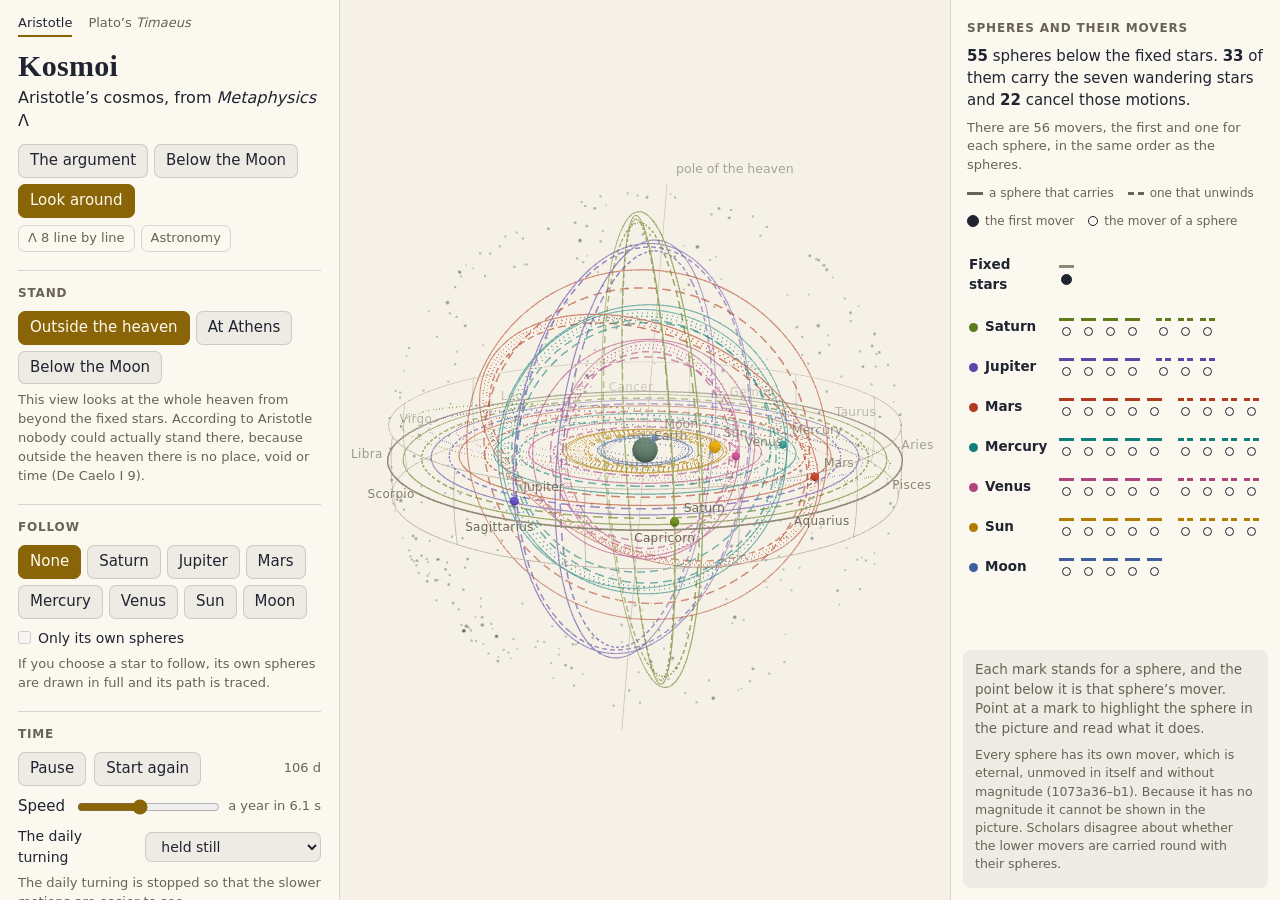
==== index.html @ 5cf928cc "Kosmoi: Aristotle's cosmos and the heaven of Plato's Timaeus The two pages as they stand: the argume" ====
<!doctype html>
<html lang="en">
<head>
  <meta charset="utf-8">
  <meta name="viewport" content="width=device-width, initial-scale=1">
  <title>Kosmoi: Aristotle’s cosmos</title>
  <link rel="stylesheet" href="css/app.css">
  <script type="importmap">
    { "imports": { "three": "./vendor/three/build/three.module.js", "three/addons/": "./vendor/three/addons/" } }
  </script>
</head>
<body>
  <div class="app">
    <aside class="panel">
      <header>
        <nav class="cosmoi" aria-label="Which cosmos">
          <a href="index.html" aria-current="page">Aristotle</a>
          <a href="timaeus.html">Plato’s <i>Timaeus</i></a>
        </nav>
        <h1>Kosmoi</h1>
        <p class="sub">Aristotle’s cosmos, from <i>Metaphysics</i> Λ</p>
        <div class="seg mode" role="group" aria-label="What to do">
          <button id="mode-argument" type="button" title="From eternal motion to the unmoved movers, in fourteen steps">The argument</button>
          <button id="mode-below" type="button" title="The four simple bodies, the Sun’s slanted course, and the sky from Athens">Below the Moon</button>
          <button id="mode-look" type="button" title="Turn the heaven round for yourself">Look around</button>
        </div>
        <div class="seg mode quiet" role="group" aria-label="For closer work">
          <button id="mode-chapter" type="button" title="Metaphysics Λ 8, clause by clause, in Greek and English">Λ 8 line by line</button>
          <button id="mode-astronomy" type="button" title="The astronomers’ systems, the rival reconstructions, every number and where it comes from">Astronomy</button>
        </div>
      </header>

      <!-- A guided sequence, step by step. -->
      <div id="walk" hidden>
        <section>
          <div class="walk-head">
            <h2 id="walk-head"></h2>
            <span id="walk-count" class="value"></span>
          </div>
          <p id="walk-where" class="where"></p>
          <div class="row steps">
            <button id="walk-prev" type="button">Back</button>
            <button id="walk-next" type="button">Next</button>
            <span class="value">or the arrow keys</span>
          </div>
          <p id="walk-say" class="say"></p>
          <dl id="walk-measure" class="measure">
            <dt>The model gives</dt><dd id="measure-model"></dd>
            <dt>What was seen</dt><dd id="measure-seen"></dd>
          </dl>
          <p id="walk-greek" class="greek" lang="grc"></p>
          <p id="walk-english" class="english"></p>
          <p id="walk-dispute" class="dispute"></p>
          <p id="walk-credit" class="note">The Greek is Ross’s text (Oxford, 1924), as digitised by the <a href="https://www.perseus.tufts.edu/" target="_blank" rel="noopener">Perseus Digital Library</a> and used under the <a href="https://creativecommons.org/licenses/by-sa/4.0/" target="_blank" rel="noopener">CC BY-SA 4.0</a> licence. The English is Ross’s Oxford translation, which is used here until another is supplied. The <a href="https://github.com/benarad/kosmoi#texts-and-licences" target="_blank" rel="noopener">sources and licences</a> are listed in full with the code.</p>
        </section>
      </div>

      <!-- Looking around for yourself. -->
      <div id="explore">
        <section>
          <h2>Stand</h2>
          <div id="views" class="seg" role="group" aria-label="Where to stand"></div>
          <p id="view-note" class="note"></p>
        </section>

        <section data-views="outside ground">
          <h2>Follow</h2>
          <div id="focus" class="seg" role="group" aria-label="Which star to follow"></div>
          <label class="check" data-views="outside"><input id="alone" type="checkbox"> Only its own spheres</label>
          <p id="planet-note" class="note"></p>
        </section>

        <!-- Everything astronomical: out of sight until asked for. -->
        <div id="astronomy" hidden>
          <section data-views="outside ground">
            <h2>System</h2>
            <div id="systems" class="seg" role="group" aria-label="System"></div>
            <p id="system-note" class="note"></p>
            <label id="row-linkage" class="field">
              <span>How the sets are joined</span>
              <select id="linkage">
                <option value="text">as the text has it</option>
                <option value="hanson">Hanson: one more unwinder each</option>
                <option value="drop">without the repeated first spheres</option>
                <option value="beere">Beere: only the poles are carried</option>
              </select>
            </label>
            <label id="row-unwinding" class="check"><input id="unwinding" type="checkbox"> Unwinding spheres in place</label>
            <label id="row-extras" class="check"><input id="sun-moon-extras" type="checkbox"> Callippus’ extra spheres for Sun and Moon</label>
            <label id="row-callippus" class="field">
              <span>What Callippus’ spheres did</span>
              <select id="callippus">
                <option value="unknown">not recorded: show none</option>
                <option value="schiaparelli">Schiaparelli’s conjecture</option>
              </select>
            </label>
            <label class="field">
              <span>Sun and Moon: second and third</span>
              <select id="luminaries">
                <option value="reported">as Simplicius reports</option>
                <option value="exchanged">exchanged (Ideler)</option>
              </select>
            </label>
            <p id="option-note" class="note"></p>
          </section>

          <section id="tilt-section">
            <h2>Tilt of the fourth sphere to the third</h2>
            <p class="note">Aristotle says only that the fourth sphere is slanted to the third, and no source records the angle. The figure of eight that the planet traces (the hippopede) is twice as long as the tilt.</p>
            <label class="slider">
              <span>Tilt</span>
              <input id="tilt" type="range" min="0" max="180" step="1">
              <span id="tilt-text" class="value"></span>
            </label>
            <div id="tilt-presets" class="seg" role="group" aria-label="Proposed tilts"></div>
            <label id="synodic-row" class="field">
              <span>Period of the third and fourth</span>
              <select id="synodic"></select>
            </label>
            <p id="synodic-note" class="note"></p>
          </section>

          <section data-views="outside ground">
            <h2>Show</h2>
            <div class="checks">
              <label><input id="show-trail" type="checkbox"> Path against the zodiac</label>
              <label data-views="outside"><input id="show-figure" type="checkbox"> Hippopede</label>
              <label data-views="outside"><input id="show-sight" type="checkbox"> Line of sight</label>
              <label data-views="outside"><input id="show-shells" type="checkbox"> Whole spheres</label>
              <label><input id="show-stars" type="checkbox"> The fixed stars</label>
              <label><input id="show-movers" type="checkbox"> The movers</label>
            </div>
            <label class="field" data-views="outside">
              <span>Colour each sphere by</span>
              <select id="colour-by">
                <option value="star">the star it is for</option>
                <option value="work">what it does</option>
              </select>
            </label>
            <label id="row-serve" class="field">
              <span>An unwinding sphere is for</span>
              <select id="serve">
                <option value="above">the planet above it</option>
                <option value="below">the planet below it</option>
              </select>
            </label>
            <label class="field" data-views="outside">
              <span>Upright</span>
              <select id="upright">
                <option value="zodiac">the zodiac lies level</option>
                <option value="pole">the axis of the heaven stands up</option>
              </select>
            </label>
            <div class="row">
              <button id="clear-trail" type="button">Clear path</button>
            </div>
          </section>

          <section>
            <h2>The model tested</h2>
            <p class="note">This sequence of eight tests compares what the model predicts with what was actually observed, including the lengths of the seasons, the retrogradations of the planets and the changes in their brightness.</p>
            <div class="row"><button id="run-trials" type="button">Go through the trials</button></div>
          </section>

          <section>
            <h2>Where each number comes from</h2>
            <ul id="legend" class="sources"></ul>
            <p class="note">Sizes and distances are not to scale. Aristotle gives no figures for them, and his spheres are in contact with one another, with no gaps between them.</p>
            <p class="note">The fixed stars are the stars of the Yale Bright Star Catalogue down to magnitude 4.6, about a thousand in all, placed where they were in 350 BC. Athens is taken to be at 38° north, and the zodiac to be slanted at 24° to the equator.</p>
          </section>
        </div>
      </div>

      <section>
        <h2>Time</h2>
        <div class="row">
          <button id="play" type="button">Pause</button>
          <button id="reset" type="button">Start again</button>
          <span id="elapsed" class="value"></span>
        </div>
        <label class="slider">
          <span>Speed</span>
          <input id="speed" type="range" min="0" max="1000" step="1">
          <span id="speed-text" class="value"></span>
        </label>
        <label class="field">
          <span>The daily turning</span>
          <select id="clock">
            <option value="held">held still</option>
            <option value="daily">running</option>
            <option value="noon">seen once a day, at noon</option>
          </select>
        </label>
        <p id="clock-note" class="note"></p>
      </section>

      <section id="readout-section">
        <h2 id="readout-title">Where the planet is</h2>
        <dl id="readout"></dl>
      </section>

      <section>
        <h2>Picture</h2>
        <div class="row">
          <label class="check inline"><input id="show-labels" type="checkbox"> Names</label>
          <label id="row-arrows" class="check inline"><input id="show-arrows" type="checkbox"> Natural motions</label>
          <button id="reset-view" type="button">Reset view</button>
          <button id="theme" type="button">Paper</button>
        </div>
        <p id="drag-note" class="note">Drag to turn the view; scroll to move in or out.</p>
        <p id="changed-note" class="note" hidden>Some of the settings under Astronomy have been changed, so this is no longer the system as chapter 8 describes it. <button id="restore" type="button" class="link">Restore it</button></p>
      </section>
    </aside>

    <main id="stage" class="stage" aria-label="The cosmos, drawn and moving"></main>

    <aside id="rollcall-wrap" class="rollcall">
      <header>
        <h2 id="rollcall-title">Spheres and their movers</h2>
        <p id="count-line" class="count"></p>
        <p id="count-note" class="note"></p>
        <p id="mover-line" class="note"></p>
        <ul id="sphere-key" class="key"></ul>
        <ul id="mover-key" class="key"></ul>
      </header>
      <div id="rollcall"></div>
      <!-- What the sphere pointed at does. Kept under the list and at one size,
           so that filling it never moves the row under the cursor. -->
      <div id="sphere-detail" class="detail"></div>
    </aside>
  </div>

  <!-- The lines from spheres to their movers, drawn over everything. -->
  <svg id="tether" aria-hidden="true">
    <defs>
      <marker id="tether-arrow" viewBox="0 0 10 10" refX="9" refY="5" markerWidth="7" markerHeight="7" orient="auto-start-reverse">
        <path id="tether-head" d="M0,0 L10,5 L0,10 z"></path>
      </marker>
    </defs>
    <g id="tether-all"></g>
    <path id="tether-path" marker-end="url(#tether-arrow)"></path>
  </svg>

  <script type="module" src="js/main.js"></script>
</body>
</html>
---- css/app.css ----
:root {
  --bg: #0d1220;
  --panel: #121829;
  --ink: #ece8dc;
  --faint: #9aa1b4;
  --line: rgba(236, 232, 220, 0.14);
  --control: rgba(236, 232, 220, 0.07);
  --control-hover: rgba(236, 232, 220, 0.13);
  --accent: #e6b53f;
  --on-accent: #1b1606;
  color-scheme: dark;
}

:root[data-theme="light"] {
  --bg: #f5f1e6;
  --panel: #fbf8f0;
  --ink: #1f2430;
  --faint: #686354;
  --line: rgba(31, 36, 48, 0.16);
  --control: rgba(31, 36, 48, 0.06);
  --control-hover: rgba(31, 36, 48, 0.11);
  --accent: #8a6508;
  --on-accent: #fffaf0;
  color-scheme: light;
}

* { box-sizing: border-box; }

html, body { height: 100%; margin: 0; }

body {
  background: var(--bg);
  color: var(--ink);
  font: 15px/1.45 system-ui, -apple-system, "Segoe UI", sans-serif;
}

.app {
  display: grid;
  grid-template-columns: 340px minmax(0, 1fr) 330px;
  height: 100vh;
}

/* ---------- the two side panels ---------- */

.panel, .rollcall {
  overflow-y: auto;
  background: var(--panel);
}

.panel { padding: 20px 18px 28px; border-right: 1px solid var(--line); }
.rollcall { display: flex; flex-direction: column; border-left: 1px solid var(--line); }
.rollcall header { padding: 20px 16px 10px; }

.panel header { margin-bottom: 4px; }

/* Which cosmos: a line of links above the title, the same on every page. */
.cosmoi { display: flex; gap: 16px; margin: -6px 0 12px; font-size: 13px; }
.cosmoi a { padding-bottom: 2px; border-bottom: 2px solid transparent; color: var(--faint); text-decoration: none; }
.cosmoi a:hover { color: var(--ink); }
.cosmoi a[aria-current="page"] { border-bottom-color: var(--accent); color: var(--ink); }
.cosmoi a:focus-visible { outline: 2px solid var(--accent); outline-offset: 2px; }

h1 {
  margin: 0;
  font: 600 30px/1.1 "Iowan Old Style", "Palatino Linotype", Palatino, Georgia, serif;
  letter-spacing: 0.01em;
}

.sub { margin: 4px 0 0; font-size: 16px; }
.mode { margin-top: 12px; }
/* The second row: the closer reading and the astronomy, there when wanted. */
.mode.quiet { margin-top: 7px; }
.mode.quiet button { padding: 3px 9px; font-size: 13px; color: var(--faint); background: none; }
.mode.quiet button:hover { color: var(--ink); background: var(--control); }
.mode.quiet button[aria-pressed="true"] { color: var(--on-accent); background: var(--accent); }

.panel [hidden] { display: none; }

/* ---------- the guided sequences ---------- */

.walk-head { display: flex; align-items: baseline; justify-content: space-between; gap: 10px; }
.walk-head h2 { text-transform: none; letter-spacing: 0; font-size: 15px; color: var(--ink); }
.walk-head .value { white-space: nowrap; }
.where { margin: -5px 0 10px; color: var(--faint); font-size: 13px; }
.where:empty { display: none; }

/* A trial: what the model gives, beside what was seen. */
.measure { display: block; margin: 0 0 10px; padding: 9px 12px; border: 1px solid var(--line); border-radius: 8px; }
.measure dt { font-size: 11.5px; letter-spacing: 0.06em; text-transform: uppercase; }
.measure dd { margin: 1px 0 9px; font-variant-numeric: normal; }
.measure dd:last-child { margin-bottom: 0; }

.greek, .english { margin: 0 0 12px; }
.greek { font: 17px/1.6 "GFS Didot", "Gentium Plus", "Palatino Linotype", "Times New Roman", serif; }
.english { font-size: 14.5px; line-height: 1.5; }
.greek span, .english span { color: var(--faint); cursor: pointer; border-radius: 3px; }
.greek span:hover, .english span:hover { color: var(--ink); }
.greek span.here, .english span.here { color: var(--ink); background: var(--control-hover); box-shadow: 0 0 0 3px var(--control-hover); }

.row.steps { margin: 0 0 12px; }
.say {
  margin: 0 0 12px;
  padding: 8px 12px;
  border-left: 3px solid var(--accent);
  background: var(--control);
  font-size: 14px;
}

/* How a passage is contested, in a line or two. */
.dispute { margin: 0 0 10px; padding: 0 2px; color: var(--faint); font-size: 13px; }
.dispute:empty { display: none; }

button:disabled { opacity: 0.4; cursor: default; }
button.link { padding: 0; border: 0; background: none; color: var(--accent); text-decoration: underline; font-size: inherit; }

.panel section, .panel footer {
  margin-top: 18px;
  padding-top: 14px;
  border-top: 1px solid var(--line);
}

.panel section[hidden] { display: none; }

h2 {
  margin: 0 0 9px;
  font-size: 12px;
  font-weight: 600;
  letter-spacing: 0.07em;
  text-transform: uppercase;
  color: var(--faint);
}

.note { margin: 7px 0 0; color: var(--faint); font-size: 13px; }
.note a { color: inherit; text-decoration: underline; text-underline-offset: 2px; }
.note a:hover { color: var(--ink); }
.note:empty { display: none; }

.value { color: var(--faint); font-size: 13px; font-variant-numeric: tabular-nums; }

button, select {
  font: inherit;
  color: var(--ink);
  background: var(--control);
  border: 1px solid var(--line);
  border-radius: 7px;
  padding: 5px 11px;
  cursor: pointer;
}

button:hover, select:hover { background: var(--control-hover); }

button:focus-visible, select:focus-visible, input:focus-visible {
  outline: 2px solid var(--accent);
  outline-offset: 2px;
}

button[aria-pressed="true"] {
  background: var(--accent);
  border-color: var(--accent);
  color: var(--on-accent);
}

.seg { display: flex; flex-wrap: wrap; gap: 6px; }
.seg button small { margin-left: 5px; opacity: 0.75; font-size: 12px; }

.row { display: flex; align-items: center; flex-wrap: wrap; gap: 8px; margin-top: 8px; }
.row:first-child { margin-top: 0; }
.row .value { margin-left: auto; }

.slider {
  display: grid;
  grid-template-columns: auto minmax(0, 1fr) auto;
  align-items: center;
  gap: 10px;
  margin-top: 10px;
}

.slider input { width: 100%; accent-color: var(--accent); }
.slider .value { min-width: 5.2em; text-align: right; }

.field {
  display: flex;
  align-items: center;
  justify-content: space-between;
  gap: 10px;
  margin-top: 9px;
  font-size: 14px;
}

.field select { max-width: 58%; }
.field[hidden], .check[hidden] { display: none; }

.check { display: flex; align-items: center; gap: 7px; margin-top: 9px; font-size: 14px; }
.check.inline { margin-top: 0; margin-right: 4px; }

.checks { display: grid; grid-template-columns: 1fr 1fr; gap: 5px 12px; font-size: 14px; }
.checks label { display: flex; align-items: center; gap: 7px; }
input[type="checkbox"] { accent-color: var(--accent); margin: 0; }

.sources { list-style: none; margin: 8px 0 0; padding: 0; font-size: 12.5px; }
.sources li { display: flex; justify-content: space-between; gap: 10px; padding: 2px 0; color: var(--faint); }
.sources b { font-weight: 600; color: var(--ink); cursor: help; white-space: nowrap; }
#legend li { display: block; }
#legend b { cursor: default; margin-right: 6px; }

/* ---------- the readout ---------- */

dl { display: grid; grid-template-columns: auto minmax(0, 1fr); gap: 4px 14px; margin: 0; font-size: 14px; }
dt { color: var(--faint); }
dd { margin: 0; font-variant-numeric: tabular-nums; }
dt[hidden], dd[hidden] { display: none; }

/* ---------- the roll-call ---------- */

.count { margin: 0; font-size: 15px; font-variant-numeric: tabular-nums; }
.count b { font-weight: 600; }

.key { display: flex; flex-wrap: wrap; gap: 4px 14px; list-style: none; margin: 10px 0 0; padding: 0; color: var(--faint); font-size: 12px; }
.key li { display: flex; align-items: center; gap: 6px; }

.chip { flex: none; width: 16px; height: 0; border-top: 3px solid var(--faint); }
.chip.dashed { border-top-style: dashed; }
.chip.dotted { border-top-style: dotted; }

/* The description of the sphere pointed at. Its height is fixed: if it grew
   and shrank with its text it would push the list about under the cursor. */
.detail {
  flex: none;
  height: min(238px, 32vh);
  overflow-y: auto;
  margin: 8px 12px 12px;
  padding: 10px 12px;
  border-radius: 8px;
  background: linear-gradient(var(--control), var(--control)), var(--panel);
  font-size: 13.5px;
}

.detail p { margin: 0; }
.detail .hint { color: var(--faint); }
.detail .sources { margin-top: 6px; }

#rollcall { flex: 1; min-height: 0; overflow-y: auto; padding: 0 8px 24px; }

.rc-group { margin-top: 6px; }

.rc-head {
  display: flex;
  align-items: baseline;
  gap: 8px;
  width: 100%;
  padding: 6px 8px;
  border: 0;
  border-radius: 6px;
  background: none;
  text-align: left;
  font-weight: 600;
}

.rc-head .dot { align-self: center; width: 9px; height: 9px; border-radius: 50%; }
.rc-head small { margin-left: auto; color: var(--faint); font-weight: 400; font-size: 12px; font-variant-numeric: tabular-nums; }
.rc-group.focused .rc-head { background: var(--control-hover); }

.rc-row {
  display: grid;
  grid-template-columns: 22px 16px minmax(0, 1fr) auto 14px;
  align-items: center;
  gap: 8px;
  padding: 3px 8px;
  border-radius: 6px;
  font-size: 13px;
  cursor: default;
}

.rc-row:hover, .rc-row:focus-within, .rc-row.lit { background: var(--control); }
.rc-row .num { color: var(--faint); font-size: 11.5px; text-align: right; font-variant-numeric: tabular-nums; }
.rc-row .what { min-width: 0; overflow: hidden; white-space: nowrap; text-overflow: ellipsis; }
.rc-row .what small { color: var(--faint); margin-left: 6px; }
.rc-row .carried { color: var(--faint); font-size: 11.5px; font-variant-numeric: tabular-nums; }
.rc-row input { cursor: pointer; }
.rc-group:not(.focused) .rc-row { opacity: 0.72; }
.rc-row.stars { margin-top: 2px; }

/* The movers: one still mark beside each sphere, in a column of their own. */
.mover {
  display: none;
  box-sizing: border-box;
  width: 10px;
  height: 10px;
  border: 1.5px solid var(--ink);
  border-radius: 50%;
  justify-self: center;
}

.mover.first { background: var(--ink); width: 12px; height: 12px; }
.mover.idle { border-style: dotted; opacity: 0.55; }
.mover.unknown { border: 0; width: auto; height: auto; color: var(--faint); font-size: 12px; line-height: 1; }

.with-movers .mover, .key .mover { display: block; }
.with-movers .rc-row { grid-template-columns: 22px 16px minmax(0, 1fr) auto 14px 30px; }
.with-movers .rc-row .mover { margin-left: 12px; }
#mover-key[hidden], #mover-line[hidden] { display: none; }
.mover-words { margin-top: 8px !important; color: var(--faint); font-size: 12.5px; }

/* The short form: a row for each star, a mark for each sphere that serves it,
   and under each mark its mover. */
.key:empty { display: none; }
.rollcall.matrix #rollcall { padding: 6px 12px 12px; }
.mx-row { display: grid; grid-template-columns: 88px minmax(0, 1fr); align-items: center; gap: 4px; padding: 5px 0; break-inside: avoid; }
.mx-name { display: flex; align-items: center; gap: 7px; min-width: 0; padding: 4px 6px; border: 0; border-radius: 6px; background: none; text-align: left; font-size: 13.5px; font-weight: 600; }
span.mx-name { cursor: default; }
.mx-name .dot { flex: none; width: 9px; height: 9px; border-radius: 50%; }
.mx-row.focused .mx-name { background: var(--control-hover); }
.mx-pairs { display: flex; flex-wrap: wrap; align-items: center; }
.mx-pair { display: grid; justify-items: center; align-content: center; row-gap: 6px; width: 22px; min-height: 30px; border-radius: 5px; cursor: default; }
.mx-pair:hover, .mx-pair.lit { background: var(--control-hover); }
.mx-pair:focus-visible { outline: 2px solid var(--accent); outline-offset: 1px; }
.mx-pair .chip { width: 15px; }
.mx-pair .mover { width: 9px; height: 9px; }
.mx-pair .mover.first { width: 11px; height: 11px; }
.mx-gap { width: 9px; }
.rollcall.matrix .mx-row:first-child { margin-bottom: 4px; }

/* Below the Moon the list is of the four simple bodies. */
.rollcall.below .key { display: none; }
.rc-simple { display: grid; grid-template-columns: 12px minmax(0, 1fr); gap: 10px; padding: 8px 10px; font-size: 13.5px; }
.rc-simple .dot { width: 11px; height: 11px; margin-top: 4px; border-radius: 50%; }
.rc-simple small { margin-left: 8px; color: var(--faint); }
.rc-simple .place { display: block; color: var(--faint); }

/* The Timaeus: the list is of the eight circuits, the Same and the seven circles of the Different. */
.tc-row { display: grid; grid-template-columns: 11px minmax(0, 1fr) auto; align-items: baseline; gap: 10px; padding: 7px 10px; border-radius: 6px; font-size: 13.5px; cursor: default; break-inside: avoid; }
.tc-row.choose { cursor: pointer; }
.tc-row:hover, .tc-row.lit, .tc-row.focused { background: var(--control); }
.tc-row.focused { background: var(--control-hover); }
.tc-row:focus-visible { outline: 2px solid var(--accent); outline-offset: -2px; }
.tc-row .dot { align-self: center; width: 11px; height: 11px; border-radius: 50%; }
.tc-row .what { min-width: 0; font-weight: 600; }
.tc-row .what small { display: block; color: var(--faint); font-weight: 400; font-size: 12px; }
.tc-row .period { color: var(--faint); font-size: 13px; font-variant-numeric: tabular-nums; white-space: nowrap; }
.tc-head { margin: 12px 10px 4px; color: var(--faint); font-size: 12px; letter-spacing: 0.04em; }
/* The same list as the steps of the making: a number in place of the dot. */
.tc-row.step { grid-template-columns: 18px minmax(0, 1fr) auto; }
.tc-row .num { color: var(--faint); font-size: 12px; text-align: right; font-variant-numeric: tabular-nums; }
.tc-row.step .what { font-weight: 400; }
.tc-row.step.focused .what { font-weight: 600; }

/* The margin's two lists, and the list of the gods. A god whose making has
   not yet been told is faint, and one with nothing to show in the picture has
   a hollow mark. Its description is given all the room the short list leaves. */
.tabs { margin: 0 0 12px; }
.tabs button { padding: 3px 10px; font-size: 13px; }
.tc-row.god { padding: 5px 10px; }
.tc-row.god .what small { font-style: italic; }
.tc-row.unmade { opacity: 0.42; }
.tc-row .dot.hollow { box-sizing: border-box; border: 1.5px solid var(--faint); background: none; }
.rollcall.gods #rollcall { flex: none; padding-bottom: 6px; }
.rollcall.gods .detail { flex: 1; height: auto; min-height: 150px; }
.detail .god-head { display: flex; flex-wrap: wrap; align-items: baseline; gap: 4px 10px; margin-bottom: 7px; }
.detail .greek-phrase { font: 15px/1.4 "GFS Didot", "Gentium Plus", "Palatino Linotype", "Times New Roman", serif; }
.detail .where-phrase { color: var(--faint); font-size: 12.5px; }
.rollcall.gods .detail p + p { margin-top: 8px; }
.detail .dispute { padding: 0; }
/* A step of the making: its slider, and a button to play it again. */
#act-row { margin: 0 0 12px; }
#act-row[hidden], #time-heaven[hidden], #explore[hidden], #walk[hidden], .detail[hidden] { display: none; }

#tether { position: fixed; inset: 0; width: 100%; height: 100%; pointer-events: none; z-index: 10; }
#tether-path { fill: none; stroke-width: 1.5; opacity: 0.85; }
#tether-all path { fill: none; stroke-width: 1; opacity: 0.4; }

/* ---------- the stage ---------- */

.stage { position: relative; overflow: hidden; min-height: 0; background: var(--bg); touch-action: none; }
.stage canvas { position: absolute; inset: 0; display: block; }
.stage-labels { position: absolute; inset: 0; pointer-events: none; }

.label {
  padding: 0 0 5px 9px;
  color: var(--ink);
  font-size: 13px;
  white-space: nowrap;
  text-shadow: 0 0 3px var(--bg), 0 0 6px var(--bg);
}

.label.major { font-size: 15px; font-weight: 600; }
.label.minor { color: var(--faint); font-size: 12.5px; }
.label.sign { padding: 0; color: var(--faint); font-size: 12px; letter-spacing: 0.03em; }
.label.star { padding: 0 0 3px 6px; color: var(--faint); font-size: 11.5px; }
.label.compass { padding: 0; font-size: 12.5px; font-weight: 600; letter-spacing: 0.1em; text-transform: uppercase; }
.label.element { padding: 0; font-size: 13px; font-weight: 600; letter-spacing: 0.05em; }
.label.element.inside { color: #fff; text-shadow: 0 0 3px rgba(0, 0, 0, 0.9), 0 0 6px rgba(0, 0, 0, 0.7); }
.label.inward, .label.beside { padding: 0 0 0 7px; }
.label.band { font-size: 13.5px; font-style: italic; letter-spacing: 0.02em; }

/* ---------- narrower windows ---------- */

/* Mid-width: the roll-call moves beneath, its description on the left and the
   list beside it in as many columns as fit. */
@media (max-width: 1180px) {
  .app { grid-template-columns: 320px minmax(0, 1fr); grid-template-rows: minmax(0, 1fr) 42vh; }
  .rollcall {
    grid-column: 1 / -1;
    display: grid;
    grid-template-columns: 320px minmax(0, 1fr);
    grid-template-rows: auto minmax(0, 1fr);
    border-left: 0;
    border-top: 1px solid var(--line);
    overflow: hidden;
  }
  .rollcall header { padding-top: 14px; }
  .detail { grid-column: 1; grid-row: 2; height: auto; min-height: 0; margin-top: 0; }
  #rollcall { grid-column: 2; grid-row: 1 / span 2; padding-top: 10px; column-width: 280px; column-gap: 14px; }
  .rc-group { break-inside: avoid; }
}

/* Narrow: the picture on top, then the controls, then the roll-call. */
@media (max-width: 820px) {
  .app { grid-template-columns: minmax(0, 1fr); grid-template-rows: 56vh auto auto; height: auto; min-height: 100vh; }
  .stage { order: -1; }
  .panel { border-right: 0; border-top: 1px solid var(--line); overflow: visible; }
  .rollcall { display: flex; overflow: visible; }
  #rollcall { overflow: visible; column-width: auto; }
  /* The list is as long as the page here, so the description stays in sight at the foot of the window. */
  .detail { position: sticky; bottom: 8px; height: min(238px, 32vh); margin-top: 8px; box-shadow: 0 0 0 1px var(--line), 0 -6px 18px rgba(0, 0, 0, 0.25); }
  /* A god's description is long, so here it lies under the list at its own length. */
  .rollcall.gods .detail { position: static; height: auto; box-shadow: none; }
}
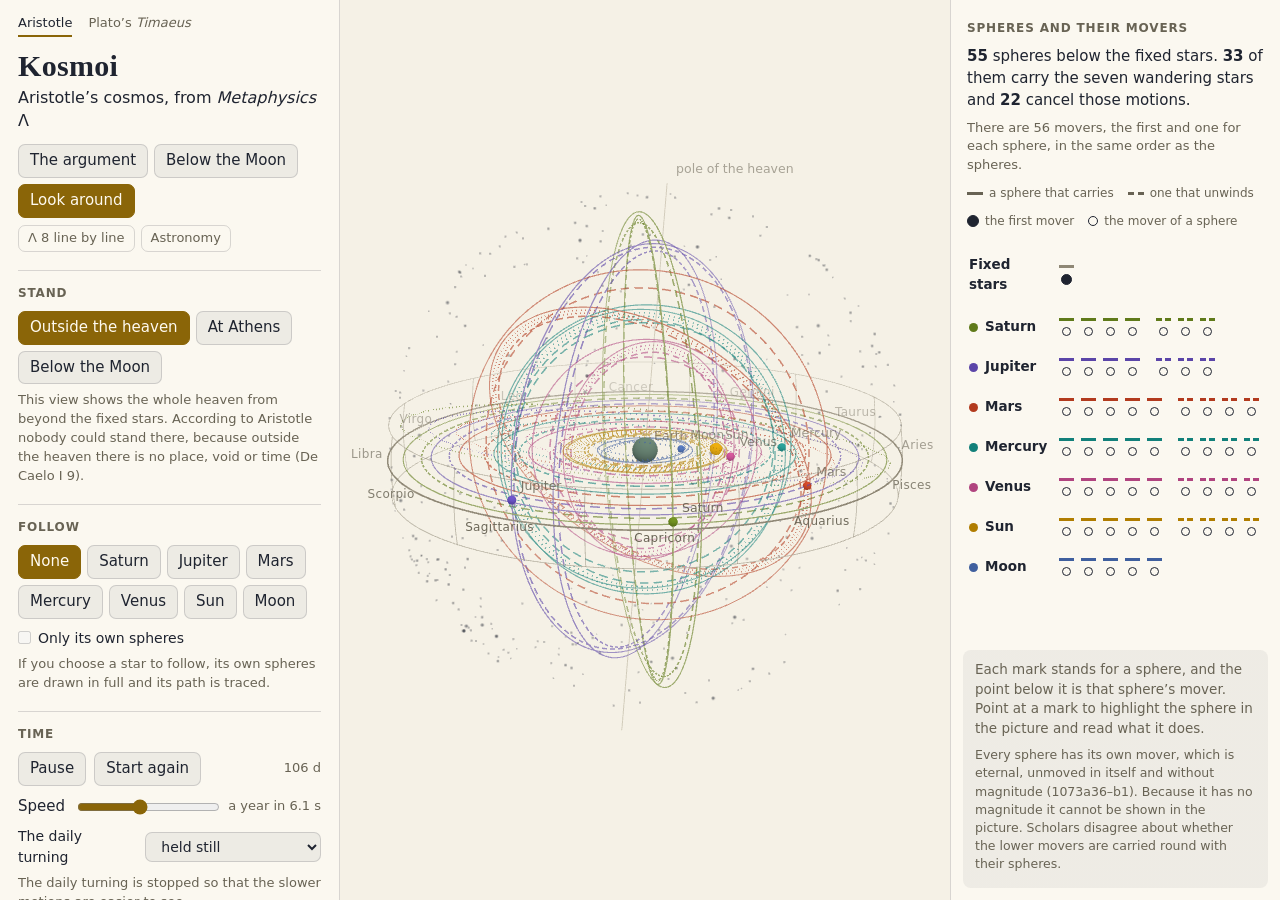
==== commit d4055e0f: "Revise the wording of both pages and the README The notes under every step, the gods in the margin, " ====
--- a/index.html
+++ b/index.html
@@ -20,13 +20,13 @@
         <h1>Kosmoi</h1>
         <p class="sub">Aristotle’s cosmos, from <i>Metaphysics</i> Λ</p>
         <div class="seg mode" role="group" aria-label="What to do">
-          <button id="mode-argument" type="button" title="From eternal motion to the unmoved movers, in fourteen steps">The argument</button>
+          <button id="mode-argument" type="button" title="Aristotle’s argument from eternal motion to the unmoved movers, in fourteen steps">The argument</button>
           <button id="mode-below" type="button" title="The four simple bodies, the Sun’s slanted course, and the sky from Athens">Below the Moon</button>
           <button id="mode-look" type="button" title="Turn the heaven round for yourself">Look around</button>
         </div>
         <div class="seg mode quiet" role="group" aria-label="For closer work">
           <button id="mode-chapter" type="button" title="Metaphysics Λ 8, clause by clause, in Greek and English">Λ 8 line by line</button>
-          <button id="mode-astronomy" type="button" title="The astronomers’ systems, the rival reconstructions, every number and where it comes from">Astronomy</button>
+          <button id="mode-astronomy" type="button" title="The astronomers’ systems, the rival reconstructions, and the source of every number">Astronomy</button>
         </div>
       </header>
 
@@ -80,9 +80,9 @@
               <span>How the sets are joined</span>
               <select id="linkage">
                 <option value="text">as the text has it</option>
-                <option value="hanson">Hanson: one more unwinder each</option>
+                <option value="hanson">on Hanson’s reading</option>
                 <option value="drop">without the repeated first spheres</option>
-                <option value="beere">Beere: only the poles are carried</option>
+                <option value="beere">on Beere’s reading</option>
               </select>
             </label>
             <label id="row-unwinding" class="check"><input id="unwinding" type="checkbox"> Unwinding spheres in place</label>
@@ -90,15 +90,15 @@
             <label id="row-callippus" class="field">
               <span>What Callippus’ spheres did</span>
               <select id="callippus">
-                <option value="unknown">not recorded: show none</option>
+                <option value="unknown">not recorded</option>
                 <option value="schiaparelli">Schiaparelli’s conjecture</option>
               </select>
             </label>
             <label class="field">
-              <span>Sun and Moon: second and third</span>
+              <span>Second and third spheres of the Sun and Moon</span>
               <select id="luminaries">
                 <option value="reported">as Simplicius reports</option>
-                <option value="exchanged">exchanged (Ideler)</option>
+                <option value="exchanged">exchanged, after Ideler</option>
               </select>
             </label>
             <p id="option-note" class="note"></p>
@@ -158,7 +158,7 @@
 
           <section>
             <h2>The model tested</h2>
-            <p class="note">This sequence of eight tests compares what the model predicts with what was actually observed, including the lengths of the seasons, the retrogradations of the planets and the changes in their brightness.</p>
+            <p class="note">This sequence of eight tests compares what the model predicts with what was actually observed. It covers the lengths of the seasons, the retrogradations of the planets and the changes in their brightness.</p>
             <div class="row"><button id="run-trials" type="button">Go through the trials</button></div>
           </section>
 
@@ -207,7 +207,7 @@
           <button id="reset-view" type="button">Reset view</button>
           <button id="theme" type="button">Paper</button>
         </div>
-        <p id="drag-note" class="note">Drag to turn the view; scroll to move in or out.</p>
+        <p id="drag-note" class="note">Drag to turn the view, and scroll to move in or out.</p>
         <p id="changed-note" class="note" hidden>Some of the settings under Astronomy have been changed, so this is no longer the system as chapter 8 describes it. <button id="restore" type="button" class="link">Restore it</button></p>
       </section>
     </aside>
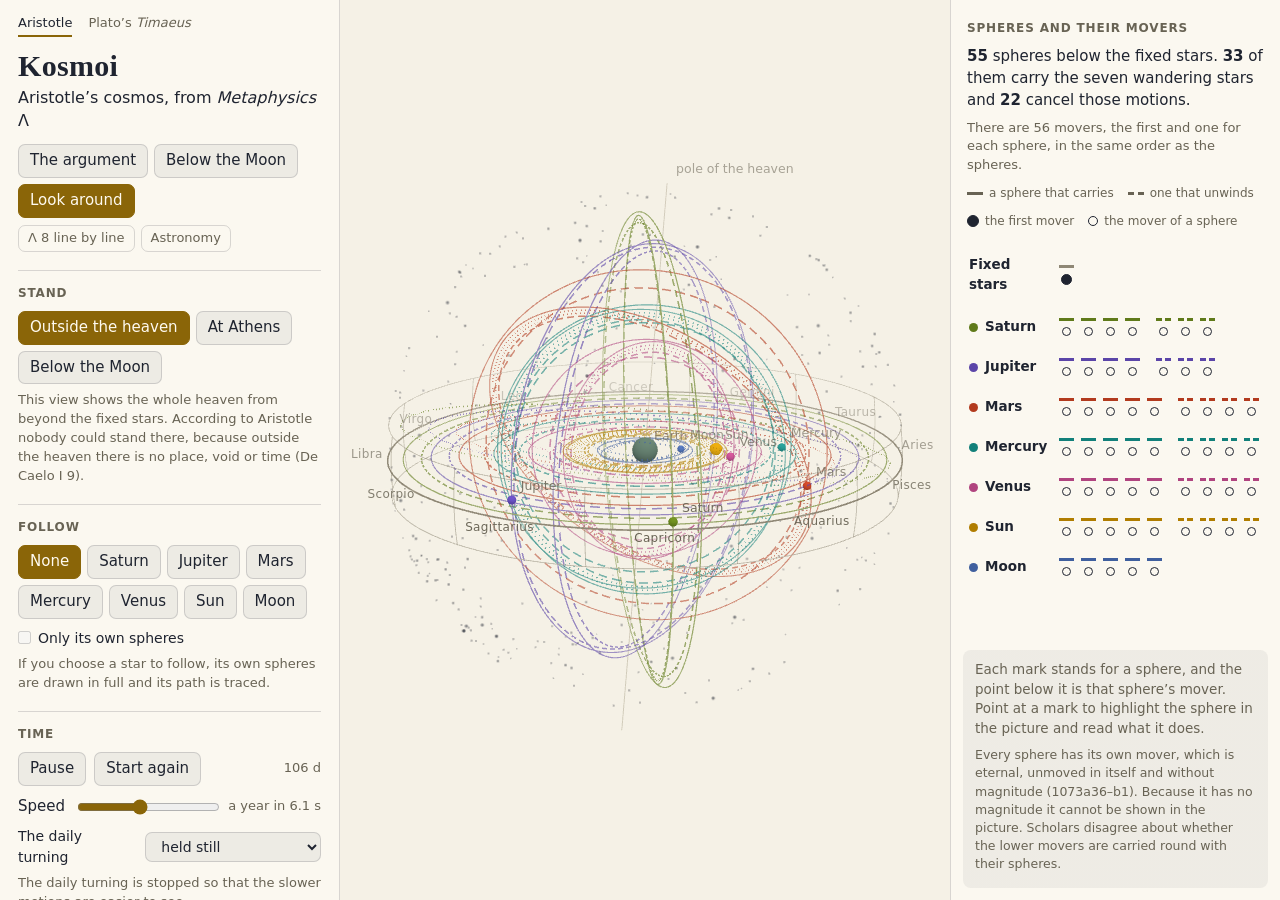
==== commit 4021a8ea: "Fix the keyboard, pin the step controls, open the gods in place Space and the arrow keys now work af" ====
--- a/index.html
+++ b/index.html
@@ -33,15 +33,18 @@
       <!-- A guided sequence, step by step. -->
       <div id="walk" hidden>
         <section>
-          <div class="walk-head">
+          <!-- The step's controls and its title, which stay in sight while its text is
+               scrolled. The buttons come first, so that they never move when a title
+               runs to a second line. -->
+          <div class="walk-bar">
+            <div class="row steps">
+              <button id="walk-prev" type="button">Back</button>
+              <button id="walk-next" type="button">Next</button>
+              <span class="hint">or the arrow keys</span>
+              <span id="walk-count" class="value"></span>
+            </div>
             <h2 id="walk-head"></h2>
-            <span id="walk-count" class="value"></span>
-          </div>
-          <p id="walk-where" class="where"></p>
-          <div class="row steps">
-            <button id="walk-prev" type="button">Back</button>
-            <button id="walk-next" type="button">Next</button>
-            <span class="value">or the arrow keys</span>
+            <p id="walk-where" class="where"></p>
           </div>
           <p id="walk-say" class="say"></p>
           <dl id="walk-measure" class="measure">
--- a/css/app.css
+++ b/css/app.css
@@ -78,9 +78,25 @@
 
 /* ---------- the guided sequences ---------- */
 
-.walk-head { display: flex; align-items: baseline; justify-content: space-between; gap: 10px; }
-.walk-head h2 { text-transform: none; letter-spacing: 0; font-size: 15px; color: var(--ink); }
-.walk-head .value { white-space: nowrap; }
+/* The step's title and its controls stay in sight while the text under them
+   is scrolled. The bar reaches the panel's edges and sits flush with the top
+   of its section, so that it is in the same place stuck as unstuck. */
+#walk > section { padding-top: 0; }
+.walk-bar {
+  position: sticky;
+  top: -20px;                 /* the panel's own top padding, so that the bar sticks flush with its top edge */
+  z-index: 3;
+  margin: 0 -18px 12px;
+  padding: 14px 18px 12px;
+  background: var(--panel);
+  box-shadow: 0 1px 0 var(--line);
+}
+.walk-bar .row.steps { margin: 0; }
+.walk-bar .hint { color: var(--faint); font-size: 13px; }
+.walk-bar .value { white-space: nowrap; }
+.walk-bar #act-row { margin: 10px 0 0; }
+.walk-bar h2 { margin: 12px 0 0; text-transform: none; letter-spacing: 0; font-size: 15px; color: var(--ink); }
+.walk-bar .where { margin: 2px 0 0; }
 .where { margin: -5px 0 10px; color: var(--faint); font-size: 13px; }
 .where:empty { display: none; }
 
@@ -349,17 +365,20 @@
    a hollow mark. Its description is given all the room the short list leaves. */
 .tabs { margin: 0 0 12px; }
 .tabs button { padding: 3px 10px; font-size: 13px; }
+/* A row of the gods' list is a button. Clicking it opens what Timaeus says of
+   that god directly under the row, and clicking it again closes it. */
+button.tc-row { width: 100%; border: 0; background: none; color: inherit; text-align: left; cursor: pointer; }
 .tc-row.god { padding: 5px 10px; }
 .tc-row.god .what small { font-style: italic; }
 .tc-row.unmade { opacity: 0.42; }
+.tc-row.unmade[aria-expanded="true"] { opacity: 0.75; }
 .tc-row .dot.hollow { box-sizing: border-box; border: 1.5px solid var(--faint); background: none; }
-.rollcall.gods #rollcall { flex: none; padding-bottom: 6px; }
-.rollcall.gods .detail { flex: 1; height: auto; min-height: 150px; }
-.detail .god-head { display: flex; flex-wrap: wrap; align-items: baseline; gap: 4px 10px; margin-bottom: 7px; }
-.detail .greek-phrase { font: 15px/1.4 "GFS Didot", "Gentium Plus", "Palatino Linotype", "Times New Roman", serif; }
-.detail .where-phrase { color: var(--faint); font-size: 12.5px; }
-.rollcall.gods .detail p + p { margin-top: 8px; }
-.detail .dispute { padding: 0; }
+.god-about { margin: 2px 10px 12px 31px; padding: 2px 0 4px 12px; border-left: 2px solid var(--line); font-size: 13.5px; }
+.god-about p { margin: 0 0 8px; }
+.god-about .greek-phrase { font: 15px/1.4 "GFS Didot", "Gentium Plus", "Palatino Linotype", "Times New Roman", serif; }
+.god-about .tc-head { margin: 10px 0 3px; }
+.god-about .dispute { padding: 0; }
+.god-about .note { margin: 0; }
 /* A step of the making: its slider, and a button to play it again. */
 #act-row { margin: 0 0 12px; }
 #act-row[hidden], #time-heaven[hidden], #explore[hidden], #walk[hidden], .detail[hidden] { display: none; }
@@ -411,17 +430,18 @@
   .detail { grid-column: 1; grid-row: 2; height: auto; min-height: 0; margin-top: 0; }
   #rollcall { grid-column: 2; grid-row: 1 / span 2; padding-top: 10px; column-width: 280px; column-gap: 14px; }
   .rc-group { break-inside: avoid; }
+  /* The gods' rows open in place, so they are kept in one column. */
+  .rollcall.gods #rollcall { column-width: auto; max-width: 560px; }
 }
 
 /* Narrow: the picture on top, then the controls, then the roll-call. */
 @media (max-width: 820px) {
   .app { grid-template-columns: minmax(0, 1fr); grid-template-rows: 56vh auto auto; height: auto; min-height: 100vh; }
+  .walk-bar { top: 0; }       /* here it is the page that scrolls, and the page has no padding */
   .stage { order: -1; }
   .panel { border-right: 0; border-top: 1px solid var(--line); overflow: visible; }
   .rollcall { display: flex; overflow: visible; }
   #rollcall { overflow: visible; column-width: auto; }
   /* The list is as long as the page here, so the description stays in sight at the foot of the window. */
   .detail { position: sticky; bottom: 8px; height: min(238px, 32vh); margin-top: 8px; box-shadow: 0 0 0 1px var(--line), 0 -6px 18px rgba(0, 0, 0, 0.25); }
-  /* A god's description is long, so here it lies under the list at its own length. */
-  .rollcall.gods .detail { position: static; height: auto; box-shadow: none; }
-}
+}
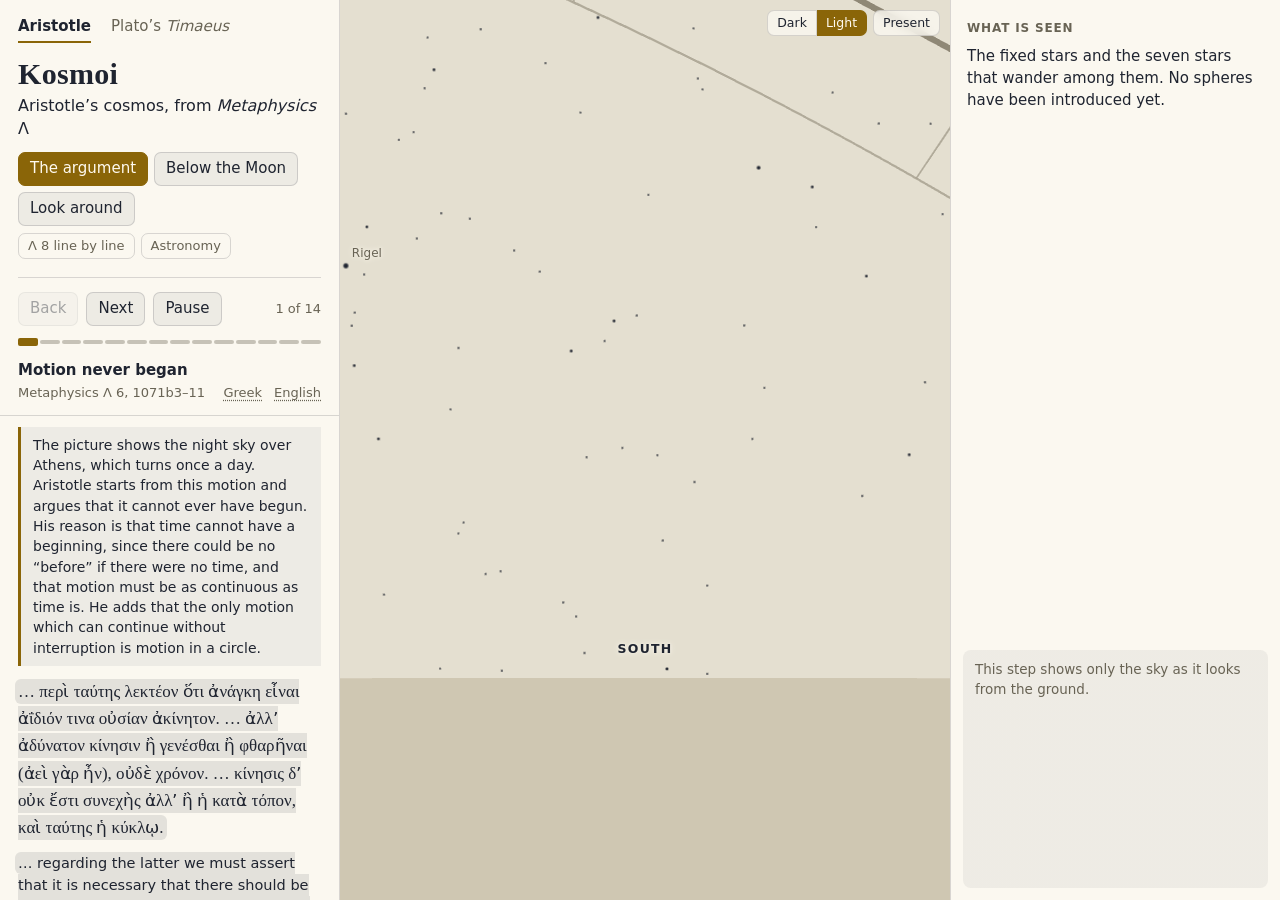
==== commit 813116ae: "Add a presentation view, links to steps and a layout for phones Each page now opens on its sequence." ====
--- a/index.html
+++ b/index.html
@@ -5,6 +5,13 @@
   <meta name="viewport" content="width=device-width, initial-scale=1">
   <title>Kosmoi: Aristotle’s cosmos</title>
   <link rel="stylesheet" href="css/app.css">
+  <script>
+    // The theme last chosen, or failing that the system's, set before anything is drawn.
+    try {
+      document.documentElement.dataset.theme = localStorage.getItem('kosmoi.theme')
+        || (matchMedia('(prefers-color-scheme: light)').matches ? 'light' : 'dark');
+    } catch (e) { /* the page's script sets it a moment later */ }
+  </script>
   <script type="importmap">
     { "imports": { "three": "./vendor/three/build/three.module.js", "three/addons/": "./vendor/three/addons/" } }
   </script>
@@ -38,13 +45,19 @@
                runs to a second line. -->
           <div class="walk-bar">
             <div class="row steps">
-              <button id="walk-prev" type="button">Back</button>
-              <button id="walk-next" type="button">Next</button>
-              <span class="hint">or the arrow keys</span>
+              <button id="walk-prev" type="button" title="The step before (left arrow key)">Back</button>
+              <button id="walk-next" type="button" title="The next step (right arrow key)">Next</button>
+              <button id="walk-play" type="button" title="Pause or play (space bar)">Pause</button>
               <span id="walk-count" class="value"></span>
             </div>
+            <!-- One mark for each step: how long the sequence is, and how far through. -->
+            <div id="walk-strip" class="strip" role="group" aria-label="The steps of this sequence"></div>
             <h2 id="walk-head"></h2>
-            <p id="walk-where" class="where"></p>
+            <div class="walk-foot">
+              <span id="walk-where" class="where"></span>
+              <!-- Links down to the passage and to what scholars say about it, which are usually below the foot of the window. -->
+              <span id="walk-parts" class="parts"></span>
+            </div>
           </div>
           <p id="walk-say" class="say"></p>
           <dl id="walk-measure" class="measure">
@@ -53,7 +66,10 @@
           </dl>
           <p id="walk-greek" class="greek" lang="grc"></p>
           <p id="walk-english" class="english"></p>
-          <p id="walk-dispute" class="dispute"></p>
+          <div id="walk-disputed" class="disputed">
+            <h3>What scholars say</h3>
+            <p id="walk-dispute" class="dispute"></p>
+          </div>
           <p id="walk-credit" class="note">The Greek is Ross’s text (Oxford, 1924), as digitised by the <a href="https://www.perseus.tufts.edu/" target="_blank" rel="noopener">Perseus Digital Library</a> and used under the <a href="https://creativecommons.org/licenses/by-sa/4.0/" target="_blank" rel="noopener">CC BY-SA 4.0</a> licence. The English is Ross’s Oxford translation, which is used here until another is supplied. The <a href="https://github.com/benarad/kosmoi#texts-and-licences" target="_blank" rel="noopener">sources and licences</a> are listed in full with the code.</p>
         </section>
       </div>
@@ -73,8 +89,10 @@
           <p id="planet-note" class="note"></p>
         </section>
 
-        <!-- Everything astronomical: out of sight until asked for. -->
-        <div id="astronomy" hidden>
+        <!-- Everything astronomical: out of sight until asked for. Its id must not be
+             "astronomy", which is a place in the address (#astronomy): the browser
+             would scroll the panel to it. -->
+        <div id="astronomy-part" hidden>
           <section data-views="outside ground">
             <h2>System</h2>
             <div id="systems" class="seg" role="group" aria-label="System"></div>
@@ -174,7 +192,7 @@
         </div>
       </div>
 
-      <section>
+      <section id="time-section">
         <h2>Time</h2>
         <div class="row">
           <button id="play" type="button">Pause</button>
@@ -208,14 +226,16 @@
           <label class="check inline"><input id="show-labels" type="checkbox"> Names</label>
           <label id="row-arrows" class="check inline"><input id="show-arrows" type="checkbox"> Natural motions</label>
           <button id="reset-view" type="button">Reset view</button>
-          <button id="theme" type="button">Paper</button>
         </div>
         <p id="drag-note" class="note">Drag to turn the view, and scroll to move in or out.</p>
         <p id="changed-note" class="note" hidden>Some of the settings under Astronomy have been changed, so this is no longer the system as chapter 8 describes it. <button id="restore" type="button" class="link">Restore it</button></p>
       </section>
     </aside>
 
-    <main id="stage" class="stage" aria-label="The cosmos, drawn and moving"></main>
+    <main id="stage" class="stage" aria-label="The cosmos, drawn and moving">
+      <noscript><p class="stage-message">This page draws a moving model, and it needs JavaScript to do so.</p></noscript>
+      <p id="stage-failed" class="stage-message" hidden>The picture could not be started. The page needs a browser from 2023 or later, such as Chrome 89, Firefox 108 or Safari 16.4, with WebGL switched on.</p>
+    </main>
 
     <aside id="rollcall-wrap" class="rollcall">
       <header>
@@ -244,6 +264,16 @@
     <path id="tether-path" marker-end="url(#tether-arrow)"></path>
   </svg>
 
+  <script>
+    // If the page's own script has not started, because the browser is too old
+    // for it or a file did not arrive, the picture's place says so.
+    window.addEventListener('load', function () {
+      setTimeout(function () {
+        if (!window.kosmoi) document.getElementById('stage-failed').hidden = false;
+      }, 800);
+    });
+  </script>
+
   <script type="module" src="js/main.js"></script>
 </body>
 </html>
--- a/css/app.css
+++ b/css/app.css
@@ -8,6 +8,8 @@
   --control-hover: rgba(236, 232, 220, 0.13);
   --accent: #e6b53f;
   --on-accent: #1b1606;
+  /* For the Greek: a face made for polytonic Greek if the reader has one installed. */
+  --greek: "GFS Didot", "Gentium Plus", "Gentium", "SBL BibLit", "SBL Greek", "Cardo", "New Athena Unicode", "Palatino Linotype", "Times New Roman", serif;
   color-scheme: dark;
 }
 
@@ -54,10 +56,10 @@
 .panel header { margin-bottom: 4px; }
 
 /* Which cosmos: a line of links above the title, the same on every page. */
-.cosmoi { display: flex; gap: 16px; margin: -6px 0 12px; font-size: 13px; }
-.cosmoi a { padding-bottom: 2px; border-bottom: 2px solid transparent; color: var(--faint); text-decoration: none; }
-.cosmoi a:hover { color: var(--ink); }
-.cosmoi a[aria-current="page"] { border-bottom-color: var(--accent); color: var(--ink); }
+.cosmoi { display: flex; flex-wrap: wrap; gap: 4px 20px; margin: -4px 0 14px; font-size: 15px; }
+.cosmoi a { padding-bottom: 3px; border-bottom: 2px solid transparent; color: var(--faint); text-decoration: none; }
+.cosmoi a:hover { color: var(--ink); border-bottom-color: var(--line); }
+.cosmoi a[aria-current="page"] { border-bottom-color: var(--accent); color: var(--ink); font-weight: 600; }
 .cosmoi a:focus-visible { outline: 2px solid var(--accent); outline-offset: 2px; }
 
 h1 {
@@ -81,6 +83,9 @@
 /* The step's title and its controls stay in sight while the text under them
    is scrolled. The bar reaches the panel's edges and sits flush with the top
    of its section, so that it is in the same place stuck as unstuck. */
+/* Everything in a step is sized from here, so that the presentation view can
+   enlarge the whole of it at once (--scale is 1 except in that view). */
+#walk { font-size: calc(15px * var(--scale, 1)); }
 #walk > section { padding-top: 0; }
 .walk-bar {
   position: sticky;
@@ -92,23 +97,45 @@
   box-shadow: 0 1px 0 var(--line);
 }
 .walk-bar .row.steps { margin: 0; }
-.walk-bar .hint { color: var(--faint); font-size: 13px; }
-.walk-bar .value { white-space: nowrap; }
-.walk-bar #act-row { margin: 10px 0 0; }
-.walk-bar h2 { margin: 12px 0 0; text-transform: none; letter-spacing: 0; font-size: 15px; color: var(--ink); }
-.walk-bar .where { margin: 2px 0 0; }
-.where { margin: -5px 0 10px; color: var(--faint); font-size: 13px; }
-.where:empty { display: none; }
+.walk-bar .value { font-size: 0.867em; white-space: nowrap; }
+.walk-bar #walk-play { min-width: 4.4em; }       /* "Pause" and "Play" take the same room */
+.walk-bar #act-row { margin: 8px 0 0; }
+.walk-bar h2 { margin: 10px 0 0; text-transform: none; letter-spacing: 0; font-size: 1em; color: var(--ink); }
+.walk-foot { display: flex; flex-wrap: wrap; align-items: baseline; justify-content: space-between; gap: 2px 14px; margin-top: 2px; color: var(--faint); font-size: 0.867em; }
+.walk-foot .where:empty { display: none; }
+/* The links down to the Greek, the English and what is disputed. */
+.parts { display: flex; gap: 12px; }
+.parts:empty { display: none; }
+.parts button.link { color: var(--faint); text-decoration-style: dotted; text-underline-offset: 3px; }
+.parts button.link:hover { color: var(--ink); text-decoration-style: solid; }
+
+/* What a step plays has reached its end, and Next is marked. */
+#walk-next.ready { border-color: var(--accent); box-shadow: 0 0 0 2px color-mix(in srgb, var(--accent) 45%, transparent); }
+@media (prefers-reduced-motion: no-preference) {
+  #walk-next.ready { animation: ready 0.8s ease-out; }
+}
+@keyframes ready { from { box-shadow: 0 0 0 8px color-mix(in srgb, var(--accent) 0%, transparent); } }
+
+/* The strip of steps: a mark for each, the ones gone through darker, the one
+   reached in the accent colour, and a wider gap where a new group begins. A
+   mark is taller to the pointer than it looks. */
+.strip { display: flex; gap: 2px; margin: 8px 0 0; }
+.strip button { position: relative; flex: 1 1 0; min-width: 0; height: 16px; padding: 0; border: 0; border-radius: 0; background: none; }
+.strip button::before { content: ""; position: absolute; left: 0; right: 0; top: 6px; height: 4px; border-radius: 2px; background: color-mix(in srgb, var(--faint) 36%, transparent); }
+.strip button.done::before { background: var(--faint); }
+.strip button.here::before { top: 4px; height: 8px; background: var(--accent); }
+.strip button:hover::before { background: var(--ink); }
+.strip button.starts { margin-left: 5px; }
 
 /* A trial: what the model gives, beside what was seen. */
-.measure { display: block; margin: 0 0 10px; padding: 9px 12px; border: 1px solid var(--line); border-radius: 8px; }
-.measure dt { font-size: 11.5px; letter-spacing: 0.06em; text-transform: uppercase; }
+.measure { display: block; margin: 0 0 10px; padding: 9px 12px; border: 1px solid var(--line); border-radius: 8px; font-size: 0.933em; }
+.measure dt { font-size: 0.82em; letter-spacing: 0.06em; text-transform: uppercase; }
 .measure dd { margin: 1px 0 9px; font-variant-numeric: normal; }
 .measure dd:last-child { margin-bottom: 0; }
 
 .greek, .english { margin: 0 0 12px; }
-.greek { font: 17px/1.6 "GFS Didot", "Gentium Plus", "Palatino Linotype", "Times New Roman", serif; }
-.english { font-size: 14.5px; line-height: 1.5; }
+.greek { font: 1.133em/1.6 var(--greek); }
+.english { font-size: 0.967em; line-height: 1.5; }
 .greek span, .english span { color: var(--faint); cursor: pointer; border-radius: 3px; }
 .greek span:hover, .english span:hover { color: var(--ink); }
 .greek span.here, .english span.here { color: var(--ink); background: var(--control-hover); box-shadow: 0 0 0 3px var(--control-hover); }
@@ -119,12 +146,15 @@
   padding: 8px 12px;
   border-left: 3px solid var(--accent);
   background: var(--control);
-  font-size: 14px;
-}
-
-/* How a passage is contested, in a line or two. */
-.dispute { margin: 0 0 10px; padding: 0 2px; color: var(--faint); font-size: 13px; }
-.dispute:empty { display: none; }
+  font-size: 0.933em;
+}
+
+/* How a passage is contested, in a few lines under a heading of its own. */
+.disputed { margin: 0 0 12px; padding-top: 10px; border-top: 1px solid var(--line); }
+.disputed[hidden] { display: none; }
+.disputed h3 { margin: 0 0 4px; color: var(--faint); font-size: 0.8em; font-weight: 600; letter-spacing: 0.04em; }
+.dispute { margin: 0; font-size: 0.9em; }
+#walk .note { font-size: 0.867em; }
 
 button:disabled { opacity: 0.4; cursor: default; }
 button.link { padding: 0; border: 0; background: none; color: var(--accent); text-decoration: underline; font-size: inherit; }
@@ -196,14 +226,15 @@
 
 .field {
   display: flex;
+  flex-wrap: wrap;            /* a menu too long to sit beside its name goes under it, at its full width */
   align-items: center;
   justify-content: space-between;
-  gap: 10px;
+  gap: 4px 10px;
   margin-top: 9px;
   font-size: 14px;
 }
 
-.field select { max-width: 58%; }
+.field select { max-width: 100%; }
 .field[hidden], .check[hidden] { display: none; }
 
 .check { display: flex; align-items: center; gap: 7px; margin-top: 9px; font-size: 14px; }
@@ -288,6 +319,7 @@
 }
 
 .rc-row:hover, .rc-row:focus-within, .rc-row.lit { background: var(--control); }
+.rc-row:focus-visible { outline: 2px solid var(--accent); outline-offset: -2px; }
 .rc-row .num { color: var(--faint); font-size: 11.5px; text-align: right; font-variant-numeric: tabular-nums; }
 .rc-row .what { min-width: 0; overflow: hidden; white-space: nowrap; text-overflow: ellipsis; }
 .rc-row .what small { color: var(--faint); margin-left: 6px; }
@@ -375,9 +407,9 @@
 .tc-row .dot.hollow { box-sizing: border-box; border: 1.5px solid var(--faint); background: none; }
 .god-about { margin: 2px 10px 12px 31px; padding: 2px 0 4px 12px; border-left: 2px solid var(--line); font-size: 13.5px; }
 .god-about p { margin: 0 0 8px; }
-.god-about .greek-phrase { font: 15px/1.4 "GFS Didot", "Gentium Plus", "Palatino Linotype", "Times New Roman", serif; }
+.god-about .greek-phrase { font: 15px/1.4 var(--greek); }
 .god-about .tc-head { margin: 10px 0 3px; }
-.god-about .dispute { padding: 0; }
+.god-about .dispute { font-size: inherit; }
 .god-about .note { margin: 0; }
 /* A step of the making: its slider, and a button to play it again. */
 #act-row { margin: 0 0 12px; }
@@ -391,33 +423,77 @@
 
 .stage { position: relative; overflow: hidden; min-height: 0; background: var(--bg); touch-action: none; }
 .stage canvas { position: absolute; inset: 0; display: block; }
-.stage-labels { position: absolute; inset: 0; pointer-events: none; }
+/* The names in the picture are sized from here, so that the presentation view can enlarge them together. */
+.stage-labels { position: absolute; inset: 0; pointer-events: none; font-size: calc(13px * var(--scale, 1)); }
 
 .label {
   padding: 0 0 5px 9px;
   color: var(--ink);
-  font-size: 13px;
+  font-size: 1em;
   white-space: nowrap;
   text-shadow: 0 0 3px var(--bg), 0 0 6px var(--bg);
-}
-
-.label.major { font-size: 15px; font-weight: 600; }
-.label.minor { color: var(--faint); font-size: 12.5px; }
-.label.sign { padding: 0; color: var(--faint); font-size: 12px; letter-spacing: 0.03em; }
-.label.star { padding: 0 0 3px 6px; color: var(--faint); font-size: 11.5px; }
-.label.compass { padding: 0; font-size: 12.5px; font-weight: 600; letter-spacing: 0.1em; text-transform: uppercase; }
-.label.element { padding: 0; font-size: 13px; font-weight: 600; letter-spacing: 0.05em; }
+  transition: opacity 0.2s;   /* a name that gives way to another fades out and back */
+}
+
+/* A name that has moved to another side of its point, to keep clear of another name. */
+.label.left { padding-left: 0; padding-right: 9px; }
+.label.below { padding-bottom: 0; padding-top: 5px; }
+.label.major { font-size: 1.154em; font-weight: 600; }
+.label.minor { color: var(--faint); }
+.label.sign { padding: 0; color: var(--faint); font-size: 0.96em; letter-spacing: 0.03em; }
+.label.star { padding: 0 0 3px 6px; color: var(--faint); font-size: 0.923em; }
+.label.star.left { padding-right: 6px; }
+.label.star.below { padding-top: 3px; }
+.label.compass { padding: 0; font-size: 0.96em; font-weight: 600; letter-spacing: 0.1em; text-transform: uppercase; }
+.label.element { padding: 0; font-weight: 600; letter-spacing: 0.05em; }
 .label.element.inside { color: #fff; text-shadow: 0 0 3px rgba(0, 0, 0, 0.9), 0 0 6px rgba(0, 0, 0, 0.7); }
 .label.inward, .label.beside { padding: 0 0 0 7px; }
-.label.band { font-size: 13.5px; font-style: italic; letter-spacing: 0.02em; }
+.label.band { font-size: 1.04em; font-style: italic; letter-spacing: 0.02em; }
+
+/* What the picture's place says when the picture cannot be drawn. */
+.stage-message { position: absolute; left: 50%; top: 50%; z-index: 6; width: min(34em, 86%); margin: 0; transform: translate(-50%, -50%); text-align: center; }
+
+/* The corner of the picture: the theme, and the presentation view. */
+.corner { position: absolute; top: 10px; right: 10px; z-index: 4; display: flex; flex-wrap: wrap; justify-content: flex-end; gap: 6px; max-width: calc(100% - 20px); font-size: 12.5px; }
+.corner button { padding: 3px 9px; background: color-mix(in srgb, var(--panel) 80%, transparent); -webkit-backdrop-filter: blur(4px); backdrop-filter: blur(4px); }
+.corner button:hover { background: var(--panel); }
+.corner button[aria-pressed="true"] { background: var(--accent); }
+.corner button[hidden] { display: none; }
+.corner .seg { flex-wrap: nowrap; gap: 0; }
+.corner .seg button:first-child { border-radius: 7px 0 0 7px; }
+.corner .seg button:last-child { border-left: 0; border-radius: 0 7px 7px 0; }
+html:not(.presenting) .only-presenting { display: none; }
+/* In the presentation view the corner is faint until the pointer or the keyboard reaches it. */
+.presenting .corner { opacity: 0.5; transition: opacity 0.2s; }
+.presenting .corner:hover, .presenting .corner:focus-within { opacity: 1; }
+html.walking .when-exploring, html:not(.walking) .when-walking { display: none; }
+
+/* Where a step's bar lies when its text has been put away in the presentation view. */
+.stage-bar {
+  display: none;
+  position: absolute;
+  left: 12px;
+  top: 12px;
+  z-index: 4;
+  width: min(46%, calc(330px * var(--scale, 1)));
+  border: 1px solid var(--line);
+  border-radius: 10px;
+  background: color-mix(in srgb, var(--panel) 88%, transparent);
+  -webkit-backdrop-filter: blur(4px);
+  backdrop-filter: blur(4px);
+  font-size: calc(15px * var(--scale, 1));
+}
+.stage-bar .walk-bar { position: static; margin: 0; padding: 12px 14px; background: none; box-shadow: none; }
+.stage-bar .parts { display: none; }
 
 /* ---------- narrower windows ---------- */
 
 /* Mid-width: the roll-call moves beneath, its description on the left and the
-   list beside it in as many columns as fit. */
-@media (max-width: 1180px) {
-  .app { grid-template-columns: 320px minmax(0, 1fr); grid-template-rows: minmax(0, 1fr) 42vh; }
-  .rollcall {
+   list beside it in as many columns as fit. The presentation view has its own
+   layout and does without this one, and so does the layout for phones. */
+@media (min-width: 821px) and (max-width: 1180px) and (min-height: 521px) {
+  html:not(.presenting) .app { grid-template-columns: 320px minmax(0, 1fr); grid-template-rows: minmax(0, 1fr) 42vh; }
+  html:not(.presenting) .rollcall {
     grid-column: 1 / -1;
     display: grid;
     grid-template-columns: 320px minmax(0, 1fr);
@@ -426,22 +502,85 @@
     border-top: 1px solid var(--line);
     overflow: hidden;
   }
+  html:not(.presenting) .rollcall header { padding-top: 14px; }
+  html:not(.presenting) .detail { grid-column: 1; grid-row: 2; height: auto; min-height: 0; margin-top: 0; }
+  html:not(.presenting) #rollcall { grid-column: 2; grid-row: 1 / span 2; padding-top: 10px; column-width: 280px; column-gap: 14px; }
+  html:not(.presenting) .rc-group { break-inside: avoid; }
+  /* The gods' rows open in place, so they are kept in one column. */
+  html:not(.presenting) .rollcall.gods #rollcall { column-width: auto; max-width: 560px; }
+}
+
+/* ---------- the presentation view ---------- */
+
+/* For a classroom: the picture has most of the window. While a sequence is
+   being gone through the left panel holds only the step, in larger type, and
+   it can be put away (no-text). The margin is put away unless it is asked for
+   (with-margin). Each of the three has its own column, so that one that is
+   put away leaves the others where they were. */
+@media (min-width: 821px) and (min-height: 521px) {
+  .presenting .app {
+    --text: 340px;
+    --margin: 0px;
+    grid-template-columns: var(--text) minmax(0, 1fr) var(--margin);
+    grid-template-rows: minmax(0, 1fr);
+  }
+  .presenting.walking .app { --text: min(46vw, calc(340px * var(--scale))); }
+  .presenting.no-text .app { --text: 0px; }
+  .presenting.with-margin .app { --margin: 330px; }
+  .presenting .panel { grid-column: 1; grid-row: 1; }
+  .presenting .stage { grid-column: 2; grid-row: 1; }
+  .presenting .rollcall { grid-column: 3; grid-row: 1; display: none; }
+  .presenting.with-margin .rollcall { display: flex; }
+  .presenting.no-text .panel { display: none; }
+  .presenting.walking .panel > header, .presenting.walking .panel > section { display: none; }
+  .presenting.no-text.walking .stage-bar { display: block; }
+}
+
+/* ---------- phones, and other narrow or very short windows ---------- */
+
+/* The picture stays at the top of the window and the rest of the page scrolls
+   under it: first the controls, then the roll-call. The step's bar stays in
+   sight as well, directly under the picture. */
+@media (max-width: 820px), (max-height: 520px) {
+  .app { display: flex; flex-direction: column; height: auto; min-height: 100vh; }
+  .stage { order: -1; position: sticky; top: 0; z-index: 5; flex: none; height: 40vh; border-bottom: 1px solid var(--line); }
+  /* The bar is kept low, since the picture has already taken two fifths of the window. */
+  .walk-bar { top: 40vh; padding-top: 10px; padding-bottom: 9px; }
+  .walk-bar h2 { margin-top: 8px; }
+  .panel { border-right: 0; overflow: visible; }
+  .rollcall { display: flex; overflow: visible; border-left: 0; border-top: 1px solid var(--line); }
   .rollcall header { padding-top: 14px; }
-  .detail { grid-column: 1; grid-row: 2; height: auto; min-height: 0; margin-top: 0; }
-  #rollcall { grid-column: 2; grid-row: 1 / span 2; padding-top: 10px; column-width: 280px; column-gap: 14px; }
-  .rc-group { break-inside: avoid; }
-  /* The gods' rows open in place, so they are kept in one column. */
-  .rollcall.gods #rollcall { column-width: auto; max-width: 560px; }
-}
-
-/* Narrow: the picture on top, then the controls, then the roll-call. */
-@media (max-width: 820px) {
-  .app { grid-template-columns: minmax(0, 1fr); grid-template-rows: 56vh auto auto; height: auto; min-height: 100vh; }
-  .walk-bar { top: 0; }       /* here it is the page that scrolls, and the page has no padding */
-  .stage { order: -1; }
-  .panel { border-right: 0; border-top: 1px solid var(--line); overflow: visible; }
-  .rollcall { display: flex; overflow: visible; }
-  #rollcall { overflow: visible; column-width: auto; }
+  #rollcall { overflow: visible; padding-top: 10px; }
   /* The list is as long as the page here, so the description stays in sight at the foot of the window. */
   .detail { position: sticky; bottom: 8px; height: min(238px, 32vh); margin-top: 8px; box-shadow: 0 0 0 1px var(--line), 0 -6px 18px rgba(0, 0, 0, 0.25); }
-}
+  .corner .present { display: none; }
+  /* The lines from every sphere to its mover would run down through the text here, so only the one for the sphere picked out is drawn. */
+  #tether-all { display: none; }
+}
+
+/* A phone held sideways is too short for the picture to sit above the text,
+   so the picture takes the left of the window and the page scrolls beside it. */
+@media (orientation: landscape) and (max-height: 520px) {
+  .app { display: grid; grid-template-columns: minmax(0, 1.15fr) minmax(0, 1fr); grid-template-rows: auto auto; }
+  .stage { order: 0; grid-column: 1; grid-row: 1 / span 2; height: 100vh; border-bottom: 0; border-right: 1px solid var(--line); }
+  .panel { grid-column: 2; grid-row: 1; }
+  .rollcall { grid-column: 2; grid-row: 2; }
+  .walk-bar { top: 0; }
+  .detail { position: static; }
+}
+
+/* A finger needs more room than a pointer. */
+@media (pointer: coarse) {
+  button:not(.link), select { min-height: 44px; }
+  .mode.quiet button, .tabs button, .corner button { min-height: 38px; }
+  input[type="checkbox"] { width: 20px; height: 20px; }
+  input[type="range"] { min-height: 32px; }
+  .check, .checks label { min-height: 34px; }
+  /* The marks of the strip are too small for a finger, so there they only show the place. */
+  .strip { pointer-events: none; }
+  .strip button { height: 12px; min-height: 0; }
+  .strip button::before { top: 4px; }
+  .strip button.here::before { top: 2px; }
+  .mx-pair { width: 30px; min-height: 42px; }
+  .rc-row { padding-top: 7px; padding-bottom: 7px; }
+}
